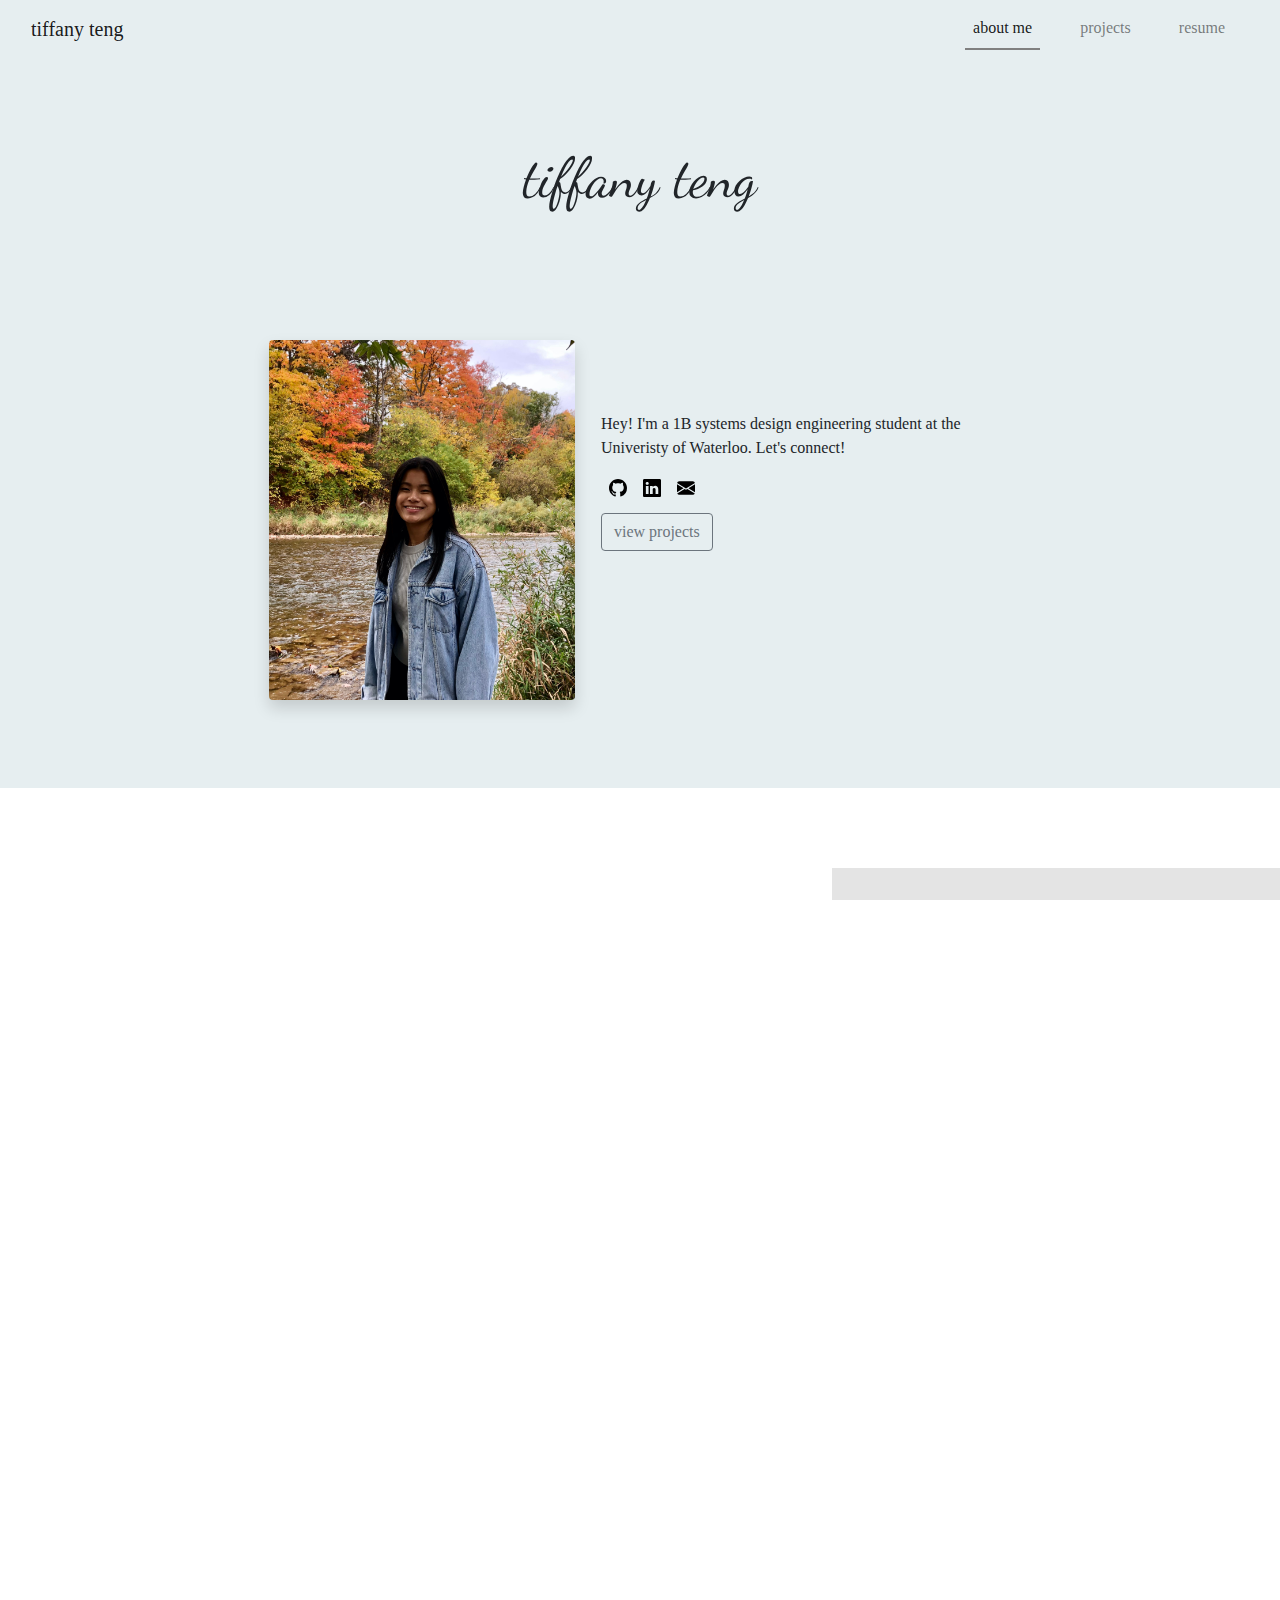
==== index.html @ cc48b55b "created" ====
<!doctype html>
<html lang="en">
  <head>
    <!-- Required meta tags -->
    <meta charset="utf-8">
    <meta name="viewport" content="width=device-width, initial-scale=1">

    <!-- Bootstrap CSS -->
    <link rel="stylesheet" href="https://stackpath.bootstrapcdn.com/bootstrap/4.3.1/css/bootstrap.min.css" integrity="sha384-ggOyR0iXCbMQv3Xipma34MD+dH/1fQ784/j6cY/iJTQUOhcWr7x9JvoRxT2MZw1T" crossorigin="anonymous">
    <link rel="stylesheet" href="styles.css" />
   
   
    <!--<link rel="stylesheet" href="bootstrap/css/bootstrap.min.css">-->

    <title>tiffany teng</title>
    <!-- nav bar -->
    <nav class="navbar navbar-expand-lg fixed-top navbar-light bg-colour"> <!--or bg-light instead of bg-colour to make the nav bar a diff colour-->
      <div class="container-fluid">
        <a class="navbar-brand" href="index.html">tiffany teng</a>
        <button class="navbar-toggler" type="button" data-bs-toggle="collapse" data-bs-target="#navbarNav" aria-controls="navbarNav" aria-expanded="false" aria-label="Toggle navigation">
          <span class="navbar-toggler-icon"></span>
        </button>
        <div class="collapse navbar-collapse" id="navbarNav">
          <ul class="navbar-nav">
            <li class="nav-item">
              <a class="nav-link active" aria-current="page" href="index.html">about me</a>
            </li>
            <li class="nav-item">
              <a class="nav-link" href="projects-movegreen.html">projects</a>
            </li>
            <li class="nav-item">
              <a class="nav-link" href="#">resume</a>
            </li>
          </ul>
        </div>
      </div>
    </nav>
   
  </head>


  <body>
    <div class="main-background bg-colour">  
      <div id="heading">tiffany teng</div>
      <div class="description-container d-flex">
        <img  class="img-fluid rounded shadow" id="home-pic" src="photos/about_me.jpg">
        
        <div class="des-connect">
          <div class=""id="my-description">Hey! I'm a 1B systems design engineering student at the Univeristy of Waterloo. Let's connect!</div>
          
          <div class="d-flex socials">
             <a class="nav-link social-icon" target="_blank" href="https://github.com/tiffanyteng1"><svg xmlns="http://www.w3.org/2000/svg" width="18" height="18" fill="currentColor" class="bi bi-github" viewBox="0 0 16 16">
                <path d="M8 0C3.58 0 0 3.58 0 8c0 3.54 2.29 6.53 5.47 7.59.4.07.55-.17.55-.38 0-.19-.01-.82-.01-1.49-2.01.37-2.53-.49-2.69-.94-.09-.23-.48-.94-.82-1.13-.28-.15-.68-.52-.01-.53.63-.01 1.08.58 1.23.82.72 1.21 1.87.87 2.33.66.07-.52.28-.87.51-1.07-1.78-.2-3.64-.89-3.64-3.95 0-.87.31-1.59.82-2.15-.08-.2-.36-1.02.08-2.12 0 0 .67-.21 2.2.82.64-.18 1.32-.27 2-.27.68 0 1.36.09 2 .27 1.53-1.04 2.2-.82 2.2-.82.44 1.1.16 1.92.08 2.12.51.56.82 1.27.82 2.15 0 3.07-1.87 3.75-3.65 3.95.29.25.54.73.54 1.48 0 1.07-.01 1.93-.01 2.2 0 .21.15.46.55.38A8.012 8.012 0 0 0 16 8c0-4.42-3.58-8-8-8z"/>
              </svg></a>
              <a class="nav-link social-icon" target="_blank" href="www.linkedin.com/in/tiffany--teng"><svg xmlns="http://www.w3.org/2000/svg" width="18" height="18" fill="currentColor" class="bi bi-linkedin" viewBox="0 0 16 16">
                <path d="M0 1.146C0 .513.526 0 1.175 0h13.65C15.474 0 16 .513 16 1.146v13.708c0 .633-.526 1.146-1.175 1.146H1.175C.526 16 0 15.487 0 14.854V1.146zm4.943 12.248V6.169H2.542v7.225h2.401zm-1.2-8.212c.837 0 1.358-.554 1.358-1.248-.015-.709-.52-1.248-1.342-1.248-.822 0-1.359.54-1.359 1.248 0 .694.521 1.248 1.327 1.248h.016zm4.908 8.212V9.359c0-.216.016-.432.08-.586.173-.431.568-.878 1.232-.878.869 0 1.216.662 1.216 1.634v3.865h2.401V9.25c0-2.22-1.184-3.252-2.764-3.252-1.274 0-1.845.7-2.165 1.193v.025h-.016a5.54 5.54 0 0 1 .016-.025V6.169h-2.4c.03.678 0 7.225 0 7.225h2.4z"/>
              </svg></a>
              <a class="nav-link social-icon" target= "_blank" href="mailto: tiffany.teng@uwaterloo.ca"><svg xmlns="http://www.w3.org/2000/svg" width="18" height="18" fill="currentColor" class="bi bi-envelope-fill" viewBox="0 0 16 16">
                <path d="M.05 3.555A2 2 0 0 1 2 2h12a2 2 0 0 1 1.95 1.555L8 8.414.05 3.555zM0 4.697v7.104l5.803-3.558L0 4.697zM6.761 8.83l-6.57 4.027A2 2 0 0 0 2 14h12a2 2 0 0 0 1.808-1.144l-6.57-4.027L8 9.586l-1.239-.757zm3.436-.586L16 11.801V4.697l-5.803 3.546z"/>
              </svg></a>
          </div>

          <a class="btn btn-outline-secondary" href="projects-movegreen.html">view projects</a>
        </div>
      </div>
   </div>
 

   <div class="d-flex justify-content-end">
      <div class="main-rec bg-colour-3"></div>
    </div>
    <div class="gallery">
    <h1 class="gallery-title">gallery</h1>
    <div class="d-flex">
      <figure class="ecuador-section">
        
        <img class="img-fluid gallery-pic-size rounded shadow" src="photos/gallery-ecuador.JPG" alt="ecuador trip">
    
        <figcaption class="ecuador-des"><i>Quito, Ecuador</i></figcaption>
        <a href="ecuador-gallery.html">learn more</a>
      </figure>
    </div>
    </div>
     
   

    <!-- Option 1: Bootstrap Bundle with Popper -->
  <script src="https://cdn.jsdelivr.net/npm/bootstrap@5.0.0-beta2/dist/js/bootstrap.bundle.min.js" integrity="sha384-b5kHyXgcpbZJO/tY9Ul7kGkf1S0CWuKcCD38l8YkeH8z8QjE0GmW1gYU5S9FOnJ0" crossorigin="anonymous"></script>

    <!-- Option 2: Separate Popper and Bootstrap JS -->
    <!--
    <script src="https://cdn.jsdelivr.net/npm/@popperjs/core@2.6.0/dist/umd/popper.min.js" integrity="sha384-KsvD1yqQ1/1+IA7gi3P0tyJcT3vR+NdBTt13hSJ2lnve8agRGXTTyNaBYmCR/Nwi" crossorigin="anonymous"></script>
    <script src="https://cdn.jsdelivr.net/npm/bootstrap@5.0.0-beta2/dist/js/bootstrap.min.js" integrity="sha384-nsg8ua9HAw1y0W1btsyWgBklPnCUAFLuTMS2G72MMONqmOymq585AcH49TLBQObG" crossorigin="anonymous"></script>
    -->
  </body>
</html>
---- styles.css ----
@import url('https://fonts.googleapis.com/css2?family=Dancing+Script&display=swap');
html, body{
    font-size: 16px;
    font-family: 'Times New Roman', Times, serif;/*why can't i just put this here*/
    width: 100%;
    height: 100%;
    min-height: 100%;
    overflow-x:hidden ;

}

footer{
    position: fixed;
    width: 100%;
    height: 13px;
    background:white;
    bottom: 0px;
    left: 0px;
    right: 0px;
    margin-bottom: 0px;
}
a{
    color: black;
}
a:hover{

    color: grey;
}

/*navigation bar */




#heading{
    font-size: 3.5rem;
    display: block;
    text-align: center;
    padding-top: 8.5rem;
    padding-bottom: 3.5rem;
    font-family: 'Dancing Script', cursive;
    /* need to import a font*/
}
.active{
    border-bottom: 2px solid grey;
    color: grey;
}
.navbar-collapse{
    flex-grow: 0;
}
.nav-item{
    padding-left: 1em;
    padding-right: 1em;
}
.social-icon{
    padding-left: 0.5rem;
    padding-right: 0.5rem;
}
.socials{
    margin: 0.4rem 0;
}
.bg-colour{
    background: #E6EEF0 ;
}
.bg-colour-1{
    background:transparent;
}
.bg-colour-2{
    background: #F0EAE6;
}
.bg-colour-3{
    background: #E4E4E4;
}

/*end of nav bar styles*/

/*home*/
.main-background {
    display: inline-block;
    text-align: center;
    width : 100%;
    font-family: 'Times New Roman', Times, serif;
  
}
.description-container{
    margin: 2rem 5rem;
    padding-top: 2rem;
    padding-bottom: 3.5rem;
    justify-content: center;
}
.des-connect{
    margin: 8vh 2vw;
    text-align: left;
    
}
#my-description{
    width: 30vw;
    
}
.main-rec{
    margin-top: 5rem;
    height: 70vh;
    width: 35vw;
}
#home-pic{
    max-width: 60vw;
    max-height: 40vh;
}
.gallery-title{
    transform: translateX(55vw);

    padding-bottom: 3rem;
    font-size: 2.5rem;
}
.gallery{
    transform: translateY(-40vh);
}
.gallery-pic-size{
    max-width: 60vw;
    max-height: 40vh;
    margin-left: 2vw;
    margin-top: 2vh;
}
.ecuador-section{
    text-align: right;
    font-size: 0.85em;
}
.ecuador-des{
    margin: 0; 
}
.gallery-ecuador{
    width: 35vw;
}

/*gallery*/
.gallery-box{
    background: #F0EAE6;
    width: 50vw;
    height: 85vh;

}
.gallery-des{
    padding-top: 10vh;
}
.container-1{
    padding: 0;
    float: right;
}
.photos-container{
    transform: translateY(-70vh);
    text-align: center;
}
#dates{
    font-size: 0.83rem;
}

.photos-adjust{
    margin-top: 5rem;
    width: 70vw;
}
.description-adjust{
    margin-left: 25%;
    margin-right: 25%;
}

/*projects*/
#projects-header{
    padding-top: 12rem;
    padding-bottom: 12rem;
}
.projects-nav{
    justify-content: center;
    padding: 3rem;
}
.padding-extra{
    padding: .5rem 3rem ;
}
.section{
    padding-top: 5rem;
    padding-bottom: 5rem;
}

.subsection-1{
    margin: 8% 0 8% 15%;
    width: 45vw;
    
}

/*movegreen*/
.subsection-2{
    margin: 20% 0 20% 2vw;

}
.extra-margin{
    margin-left: 10vw;
    
}
#movegreen-des{
    width: 80%;
}
.mg-screen-adjust{
    max-width: 20vw;
    padding: 0 5px;
}
.mg-rec{
    width: 45vw;
    height: 150vh;
}
.shift-left{
    transform: translateX(-10vw);
}
/*ewb*/
.subsection-3{
    width: 50%;
    margin: 8% 15vw 20% 5vw;
}
.ewb-rec{
    width: 30%;
    height: 80vh;
    transform:translateY(-10vh);

}
.subsection-4{
    width: 30vw;
    margin: 8% 5vw 20% 10vw;
    
}
#ewb-pic{
    max-width: 50vw;
    max-height: 30vh;

}
.move-up{
    transform: translate(8vw, -40vh);
}

/*ufinance*/
#ufinance-photo{
    max-width: 50vw;
    max-height: 30vh;
    transform: translateX(-20vw);
    margin: 1rem 0;
}
.ufinance-rec{
    width: 40vw;
    height: 70vh;
    
}
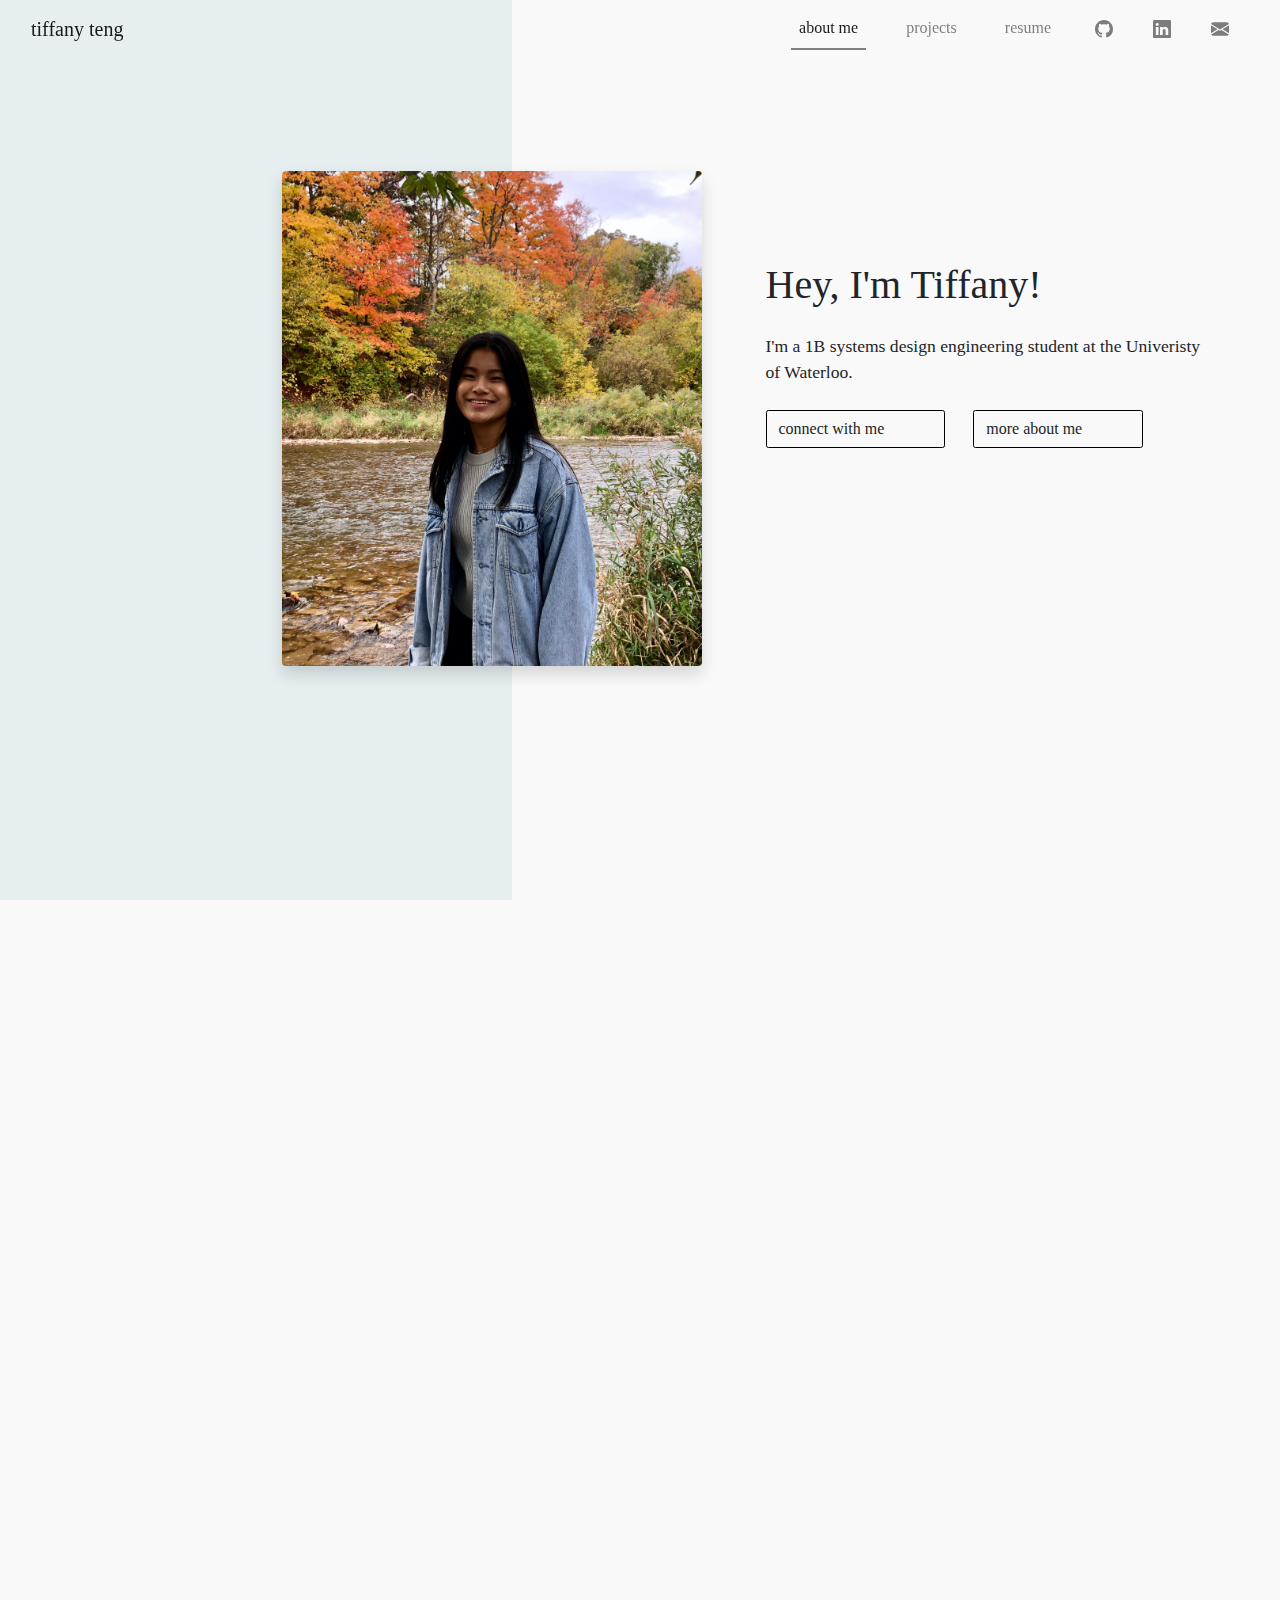
==== commit 45691339: "refactored pages" ====
--- a/index.html
+++ b/index.html
@@ -14,7 +14,7 @@
 
     <title>tiffany teng</title>
     <!-- nav bar -->
-    <nav class="navbar navbar-expand-lg fixed-top navbar-light bg-colour"> <!--or bg-light instead of bg-colour to make the nav bar a diff colour-->
+    <nav class="navbar navbar-expand-lg fixed-top navbar-light bg-colour-1"> <!--or bg-light instead of bg-colour to make the nav bar a diff colour-->
       <div class="container-fluid">
         <a class="navbar-brand" href="index.html">tiffany teng</a>
         <button class="navbar-toggler" type="button" data-bs-toggle="collapse" data-bs-target="#navbarNav" aria-controls="navbarNav" aria-expanded="false" aria-label="Toggle navigation">
@@ -31,56 +31,76 @@
             <li class="nav-item">
               <a class="nav-link" href="#">resume</a>
             </li>
+            <li class="nav-item social-icon">
+              <a class="nav-link" href="https://github.com/tiffanyteng1"><svg xmlns="http://www.w3.org/2000/svg" width="18" height="18" fill="currentColor" class="bi bi-github" viewBox="0 0 16 16">
+                  <path d="M8 0C3.58 0 0 3.58 0 8c0 3.54 2.29 6.53 5.47 7.59.4.07.55-.17.55-.38 0-.19-.01-.82-.01-1.49-2.01.37-2.53-.49-2.69-.94-.09-.23-.48-.94-.82-1.13-.28-.15-.68-.52-.01-.53.63-.01 1.08.58 1.23.82.72 1.21 1.87.87 2.33.66.07-.52.28-.87.51-1.07-1.78-.2-3.64-.89-3.64-3.95 0-.87.31-1.59.82-2.15-.08-.2-.36-1.02.08-2.12 0 0 .67-.21 2.2.82.64-.18 1.32-.27 2-.27.68 0 1.36.09 2 .27 1.53-1.04 2.2-.82 2.2-.82.44 1.1.16 1.92.08 2.12.51.56.82 1.27.82 2.15 0 3.07-1.87 3.75-3.65 3.95.29.25.54.73.54 1.48 0 1.07-.01 1.93-.01 2.2 0 .21.15.46.55.38A8.012 8.012 0 0 0 16 8c0-4.42-3.58-8-8-8z"/>
+                </svg></a>
+            </li>
+            <li class="nav-item social-icon">
+                <a class="nav-link" href="www.linkedin.com/in/tiffany--teng"><svg xmlns="http://www.w3.org/2000/svg" width="18" height="18" fill="currentColor" class="bi bi-linkedin" viewBox="0 0 16 16">
+                  <path d="M0 1.146C0 .513.526 0 1.175 0h13.65C15.474 0 16 .513 16 1.146v13.708c0 .633-.526 1.146-1.175 1.146H1.175C.526 16 0 15.487 0 14.854V1.146zm4.943 12.248V6.169H2.542v7.225h2.401zm-1.2-8.212c.837 0 1.358-.554 1.358-1.248-.015-.709-.52-1.248-1.342-1.248-.822 0-1.359.54-1.359 1.248 0 .694.521 1.248 1.327 1.248h.016zm4.908 8.212V9.359c0-.216.016-.432.08-.586.173-.431.568-.878 1.232-.878.869 0 1.216.662 1.216 1.634v3.865h2.401V9.25c0-2.22-1.184-3.252-2.764-3.252-1.274 0-1.845.7-2.165 1.193v.025h-.016a5.54 5.54 0 0 1 .016-.025V6.169h-2.4c.03.678 0 7.225 0 7.225h2.4z"/>
+                </svg></a>
+            </li>
+            <li class="nav-item social-icon">
+                <a class="nav-link" href="mailto: tiffany.teng@uwaterloo.ca"><svg xmlns="http://www.w3.org/2000/svg" width="18" height="18" fill="currentColor" class="bi bi-envelope-fill" viewBox="0 0 16 16">
+                  <path d="M.05 3.555A2 2 0 0 1 2 2h12a2 2 0 0 1 1.95 1.555L8 8.414.05 3.555zM0 4.697v7.104l5.803-3.558L0 4.697zM6.761 8.83l-6.57 4.027A2 2 0 0 0 2 14h12a2 2 0 0 0 1.808-1.144l-6.57-4.027L8 9.586l-1.239-.757zm3.436-.586L16 11.801V4.697l-5.803 3.546z"/>
+                </svg></a>
+            </li>
           </ul>
         </div>
       </div>
     </nav>
-   
+  
+
   </head>
 
 
   <body>
-    <div class="main-background bg-colour">  
-      <div id="heading">tiffany teng</div>
-      <div class="description-container d-flex">
-        <img  class="img-fluid rounded shadow" id="home-pic" src="photos/about_me.jpg">
+    <div class="main-background position-relative">  
+      <div class="bg-colour front-rec position-absolute"></div>
+      <div class="description-container d-flex position-absolute">
+        <img class="img-fluid shadow rounded"  src="photos/about_me.jpg">
+        <div class="des-connect">
+          <h1>Hey, I'm Tiffany!</h1>
+          <p> I'm a 1B systems design engineering student at the Univeristy of Waterloo. </p>
         
-        <div class="des-connect">
-          <div class=""id="my-description">Hey! I'm a 1B systems design engineering student at the Univeristy of Waterloo. Let's connect!</div>
-          
-          <div class="d-flex socials">
-             <a class="nav-link social-icon" target="_blank" href="https://github.com/tiffanyteng1"><svg xmlns="http://www.w3.org/2000/svg" width="18" height="18" fill="currentColor" class="bi bi-github" viewBox="0 0 16 16">
-                <path d="M8 0C3.58 0 0 3.58 0 8c0 3.54 2.29 6.53 5.47 7.59.4.07.55-.17.55-.38 0-.19-.01-.82-.01-1.49-2.01.37-2.53-.49-2.69-.94-.09-.23-.48-.94-.82-1.13-.28-.15-.68-.52-.01-.53.63-.01 1.08.58 1.23.82.72 1.21 1.87.87 2.33.66.07-.52.28-.87.51-1.07-1.78-.2-3.64-.89-3.64-3.95 0-.87.31-1.59.82-2.15-.08-.2-.36-1.02.08-2.12 0 0 .67-.21 2.2.82.64-.18 1.32-.27 2-.27.68 0 1.36.09 2 .27 1.53-1.04 2.2-.82 2.2-.82.44 1.1.16 1.92.08 2.12.51.56.82 1.27.82 2.15 0 3.07-1.87 3.75-3.65 3.95.29.25.54.73.54 1.48 0 1.07-.01 1.93-.01 2.2 0 .21.15.46.55.38A8.012 8.012 0 0 0 16 8c0-4.42-3.58-8-8-8z"/>
-              </svg></a>
-              <a class="nav-link social-icon" target="_blank" href="www.linkedin.com/in/tiffany--teng"><svg xmlns="http://www.w3.org/2000/svg" width="18" height="18" fill="currentColor" class="bi bi-linkedin" viewBox="0 0 16 16">
-                <path d="M0 1.146C0 .513.526 0 1.175 0h13.65C15.474 0 16 .513 16 1.146v13.708c0 .633-.526 1.146-1.175 1.146H1.175C.526 16 0 15.487 0 14.854V1.146zm4.943 12.248V6.169H2.542v7.225h2.401zm-1.2-8.212c.837 0 1.358-.554 1.358-1.248-.015-.709-.52-1.248-1.342-1.248-.822 0-1.359.54-1.359 1.248 0 .694.521 1.248 1.327 1.248h.016zm4.908 8.212V9.359c0-.216.016-.432.08-.586.173-.431.568-.878 1.232-.878.869 0 1.216.662 1.216 1.634v3.865h2.401V9.25c0-2.22-1.184-3.252-2.764-3.252-1.274 0-1.845.7-2.165 1.193v.025h-.016a5.54 5.54 0 0 1 .016-.025V6.169h-2.4c.03.678 0 7.225 0 7.225h2.4z"/>
-              </svg></a>
-              <a class="nav-link social-icon" target= "_blank" href="mailto: tiffany.teng@uwaterloo.ca"><svg xmlns="http://www.w3.org/2000/svg" width="18" height="18" fill="currentColor" class="bi bi-envelope-fill" viewBox="0 0 16 16">
-                <path d="M.05 3.555A2 2 0 0 1 2 2h12a2 2 0 0 1 1.95 1.555L8 8.414.05 3.555zM0 4.697v7.104l5.803-3.558L0 4.697zM6.761 8.83l-6.57 4.027A2 2 0 0 0 2 14h12a2 2 0 0 0 1.808-1.144l-6.57-4.027L8 9.586l-1.239-.757zm3.436-.586L16 11.801V4.697l-5.803 3.546z"/>
-              </svg></a>
-          </div>
-
-          <a class="btn btn-outline-secondary" href="projects-movegreen.html">view projects</a>
+          <a class="btn btn-outline" target="_blank" href="www.linkedin.com/in/tiffany--teng">connect with me   </a>
+          <a class="btn btn-outline"  href="">more about me   </a>
         </div>
       </div>
    </div>
- 
-
-   <div class="d-flex justify-content-end">
-      <div class="main-rec bg-colour-3"></div>
+   <div class="position-relative margin-top">
+   <div class="position-absolute right">
+      <div class="main-rec bg-colour-3 float-end"></div>
     </div>
-    <div class="gallery">
-    <h1 class="gallery-title">gallery</h1>
-    <div class="d-flex">
-      <figure class="ecuador-section">
-        
-        <img class="img-fluid gallery-pic-size rounded shadow" src="photos/gallery-ecuador.JPG" alt="ecuador trip">
-    
-        <figcaption class="ecuador-des"><i>Quito, Ecuador</i></figcaption>
-        <a href="ecuador-gallery.html">learn more</a>
-      </figure>
-    </div>
-    </div>
+    <!-- add reponsive screens to make stack for phones screens-->
+    <div class="gallery position-absolute text-end ">
+      <h1 id="aboutme">about me</h1>
+      <p class="about-me-description">Some of my favourite things to do are travelling, snowboarding, taking pictures and hanging with my friends. Here are a couple places I visited and feel free to checkout more about my Ecuador Service Trip! </p>
+      <div class="d-flex">
+        <figure class="ecuador-section">
+          <img class="img-fluid gallery-pic rounded shadow" src="photos/banos.JPG" alt="ecuador trip">
+          <figcaption><i>Banos, Ecuador</i></figcaption>
+          <figcaption><i>mar, 2019</i></figcaption>
+         <a href="ecuador-gallery.html">learn more</a>
+       </figure>
+     </div>
+     <div class="pei d-flex justify-content-end">
+      <figure class="pei-section">
+        <img class="img-fluid gallery-pic rounded shadow" src="photos/IMG_5889.jpg" alt="p.e.i. trip">
+        <figcaption><i>East Point, P.E.I.</i></figcaption>
+        <figcaption><i>aug, 2019</i></figcaption>
+     </figure>
+   </div>
+     <div class="snowboarding d-flex ">
+      <figure class="snowboarding-section">
+        <img class="img-fluid gallery-pic rounded shadow" src="photos/snowboarding.JPG" alt="snowboarding">
+        <figcaption ><i>Georgian Peaks, Ontario</i></figcaption>
+        <figcaption ><i>feb, 2019</i></figcaption>
+     </figure>
+   </div>
+  </div>
+</div>
      
    
 
--- a/styles.css
+++ b/styles.css
@@ -1,35 +1,22 @@
 @import url('https://fonts.googleapis.com/css2?family=Dancing+Script&display=swap');
-html, body{
+
+html, body, head{
     font-size: 16px;
     font-family: 'Times New Roman', Times, serif;/*why can't i just put this here*/
     width: 100%;
     height: 100%;
-    min-height: 100%;
     overflow-x:hidden ;
-
-}
-
-footer{
-    position: fixed;
-    width: 100%;
-    height: 13px;
-    background:white;
-    bottom: 0px;
-    left: 0px;
-    right: 0px;
-    margin-bottom: 0px;
-}
+    background-color: #f9f9f9;
+}
+
 a{
     color: black;
 }
 a:hover{
-
     color: grey;
 }
 
 /*navigation bar */
-
-
 
 
 #heading{
@@ -53,11 +40,11 @@
     padding-right: 1em;
 }
 .social-icon{
-    padding-left: 0.5rem;
-    padding-right: 0.5rem;
+    padding-left: 0.75rem;
+    padding-right: 0.75rem;
 }
 .socials{
-    margin: 0.4rem 0;
+    margin: 1rem 0;
 }
 .bg-colour{
     background: #E6EEF0 ;
@@ -72,95 +59,155 @@
     background: #E4E4E4;
 }
 
+/*main section*/
+.main-background {
+    text-align: center;
+    height: inherit;
+    width: 100%;
+    
+  
+}
+.front-rec {
+    width: 40vw;
+    height: 100%;
+}
+.main-background p{
+    width: 35vw;
+}
+.description-container{
+  
+    margin: 5vh 0 8vh 5vw;
+    padding: 14vh 7vw;
+    justify-content: center;
+}
+.description-container img{
+   
+    margin-left: 10vw;
+    max-width: 70vw;
+    max-height: 55vh;
+}
+.des-connect{
+    margin: 10vh 4vw;
+    text-align: left;
+    
+}
+.des-connect h1{
+    margin-left: 0.75rem;
+    margin-bottom: 1.5rem;
+}
+.des-connect p{
+    font-size: 1.1rem; 
+    margin: 1.5rem 0 1.5rem 0.75rem;
+ 
+}
+.des-connect .btn {
+    margin: 0 0.75rem;
+    
+}
+.btn-outline {
+   border-radius: 0.15rem;
+    border-color: black;
+    padding-right: 3.75rem;
+}
+.btn-outline:hover{
+    background-color: black;
+    color: white;
+}
+
+/*end of main section*/
+
 /*end of nav bar styles*/
 
 /*home*/
-.main-background {
-    display: inline-block;
+.margin-top{
+    margin-top: 8rem;
+}
+
+.main-rec{
+    height: 100vh;
+    width: 35vw;
+}
+
+.gallery h1{
+    padding: 4rem 0 2rem 0;
+    margin-top: 2rem;
+    font-size: 3rem;
+    transform: translateX(60vw);
+    transition-duration: 2s;
+}
+.gallery{
+    flex-shrink: 1;
+}
+.right {
+    top: 0;
+    right: 0;
+}
+.gallery figure {
+    text-align: right;
+    font-size: 1rem;
+    margin-top: 2rem;
+    margin-bottom: 2rem;
+}
+.gallery figcaption{
+    margin-top: 0.15rem;
+}
+.gallery-pic {
+    max-width: 70vw;
+    max-height: 50vh;
+    margin-left: 5vw;
+  
+}
+.about-me-description{
+    width: 40%;
     text-align: center;
-    width : 100%;
-    font-family: 'Times New Roman', Times, serif;
-  
-}
-.description-container{
-    margin: 2rem 5rem;
-    padding-top: 2rem;
-    padding-bottom: 3.5rem;
-    justify-content: center;
-}
-.des-connect{
-    margin: 8vh 2vw;
-    text-align: left;
-    
-}
-#my-description{
-    width: 30vw;
-    
-}
-.main-rec{
-    margin-top: 5rem;
-    height: 70vh;
-    width: 35vw;
-}
-#home-pic{
-    max-width: 60vw;
-    max-height: 40vh;
-}
-.gallery-title{
-    transform: translateX(55vw);
-
-    padding-bottom: 3rem;
-    font-size: 2.5rem;
-}
-.gallery{
-    transform: translateY(-40vh);
-}
-.gallery-pic-size{
-    max-width: 60vw;
-    max-height: 40vh;
-    margin-left: 2vw;
-    margin-top: 2vh;
-}
-.ecuador-section{
-    text-align: right;
-    font-size: 0.85em;
-}
-.ecuador-des{
-    margin: 0; 
-}
-.gallery-ecuador{
-    width: 35vw;
-}
-
-/*gallery*/
+    transform: translateX(50vw);
+    
+}
+.ecuador-section {
+    transform: translateY(15vh);
+}
+.pei figure {
+    float: right;
+    transform: translate(13vw, -20vh);
+    height: 60vh;
+}
+
+.snowboarding figure{
+  transform: translate(10vw, -40vh)
+    
+}
+
+/*ecuador-gallery*/
 .gallery-box{
-    background: #F0EAE6;
-    width: 50vw;
+    width: 45vw;
     height: 85vh;
 
-}
-.gallery-des{
-    padding-top: 10vh;
 }
 .container-1{
     padding: 0;
     float: right;
 }
+.photos-container h1 {
+    font-size: 3rem;
+}
 .photos-container{
-    transform: translateY(-70vh);
+  
+    flex-direction: column;
     text-align: center;
 }
-#dates{
-    font-size: 0.83rem;
+#date{
+    font-size: 1.25rem;
 }
 
 .photos-adjust{
     margin-top: 5rem;
-    width: 70vw;
+    margin-bottom: 1rem;
+    max-width: 45vw;
+ 
 }
 .description-adjust{
-    margin-left: 25%;
-    margin-right: 25%;
+    margin-left: 13%;
+    margin-right: 13%;
 }
 
 /*projects*/
@@ -185,64 +232,83 @@
     width: 45vw;
     
 }
+.subsection-1 p { /* make this a standard where there are buttons?*/
+    margin: 1.5rem 0;
+}
 
 /*movegreen*/
 .subsection-2{
-    margin: 20% 0 20% 2vw;
+    margin: 15vh 0 20vh 2vw;
 
 }
 .extra-margin{
-    margin-left: 10vw;
+    margin-left: 7vw;
     
 }
 #movegreen-des{
-    width: 80%;
-}
-.mg-screen-adjust{
-    max-width: 20vw;
+    width: 70%;
+}
+.mg-pic-adjust{
+    max-width: 15vw;
+    max-height: 45vh;
     padding: 0 5px;
 }
 .mg-rec{
-    width: 45vw;
-    height: 150vh;
+    width: 35vw;
+    height: 170vh;
 }
 .shift-left{
-    transform: translateX(-10vw);
-}
+    transform: translateX(-8vw);
+}
+#demo{
+    margin-top: 10vh;
+}
+
+
 /*ewb*/
-.subsection-3{
-    width: 50%;
-    margin: 8% 15vw 20% 5vw;
-}
+
 .ewb-rec{
-    width: 30%;
+    width: 30vw;
     height: 80vh;
-    transform:translateY(-10vh);
-
-}
-.subsection-4{
+
+}
+.subsection {
+    margin-top: 7rem;
+}
+
+.ewb-description{
+    width: 35%;
+    margin: 5rem 0.5rem;
+    transform: translateX(15vw);
+    
+}
+
+#ewb-pic{
+    margin: 2rem 1rem;
+    max-width: 40vw;
+    max-height: 50vh;
+    transform: translateX(27vw)
+
+}
+
+/*ufinance*/
+.ufinance {
+    margin: 7rem;
+    flex-direction: column;
+}
+#ufinance-photo{
+    max-width: 30vw;
+    max-height: 40vh;
+    margin: 1rem 0;
+    transform: translateX(20vw);
+}
+.ufinance-description{
+    margin: 3rem;
+    width: 45%;
+    transform: translateX(26vw);
+}
+.ufinance-rec{
     width: 30vw;
-    margin: 8% 5vw 20% 10vw;
-    
-}
-#ewb-pic{
-    max-width: 50vw;
-    max-height: 30vh;
-
-}
-.move-up{
-    transform: translate(8vw, -40vh);
-}
-
-/*ufinance*/
-#ufinance-photo{
-    max-width: 50vw;
-    max-height: 30vh;
-    transform: translateX(-20vw);
-    margin: 1rem 0;
-}
-.ufinance-rec{
-    width: 40vw;
-    height: 70vh;
-    
-}
+    height: 90vh;
+    
+}
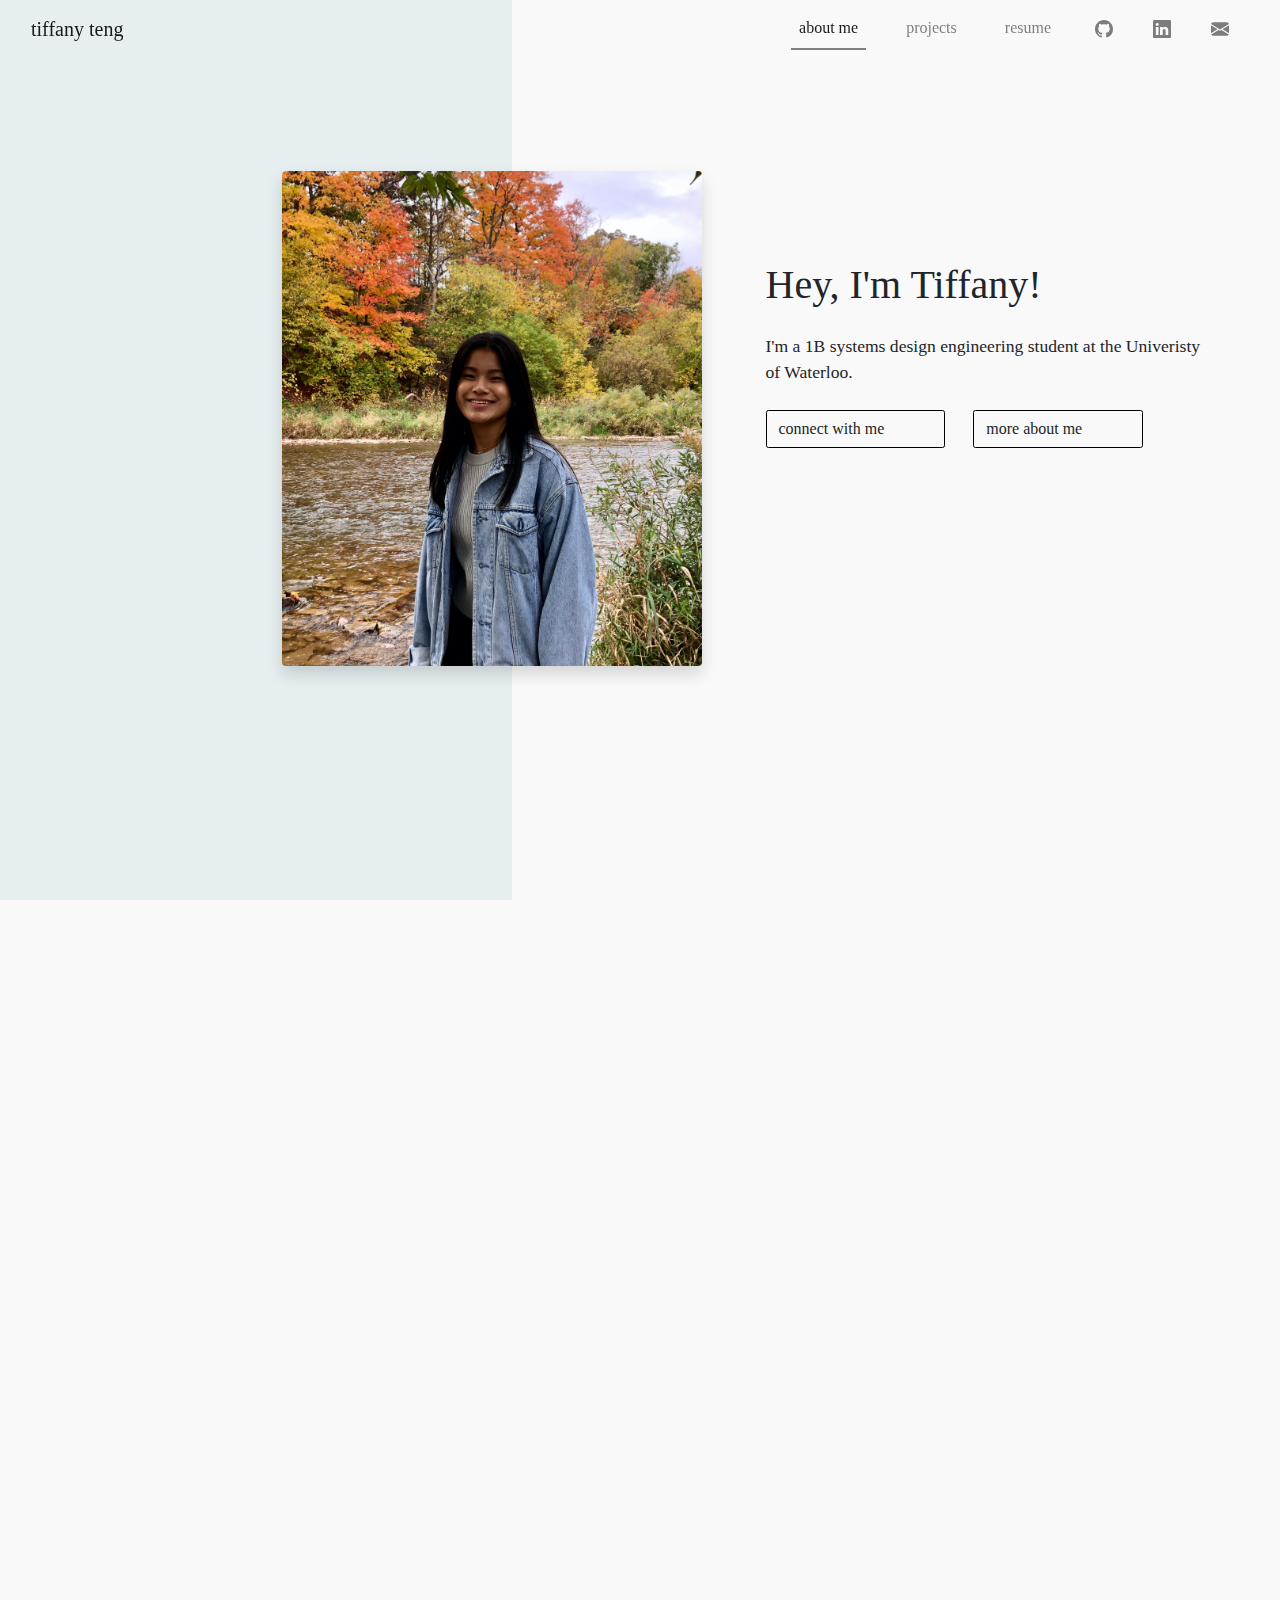
==== commit c46be9aa: "fixed banos img" ====
--- a/index.html
+++ b/index.html
@@ -79,7 +79,7 @@
       <p class="about-me-description">Some of my favourite things to do are travelling, snowboarding, taking pictures and hanging with my friends. Here are a couple places I visited and feel free to checkout more about my Ecuador Service Trip! </p>
       <div class="d-flex">
         <figure class="ecuador-section">
-          <img class="img-fluid gallery-pic rounded shadow" src="photos/banos.JPG" alt="ecuador trip">
+          <img class="img-fluid gallery-pic rounded shadow" src="photos/banos.jpg" alt="ecuador trip">
           <figcaption><i>Banos, Ecuador</i></figcaption>
           <figcaption><i>mar, 2019</i></figcaption>
          <a href="ecuador-gallery.html">learn more</a>
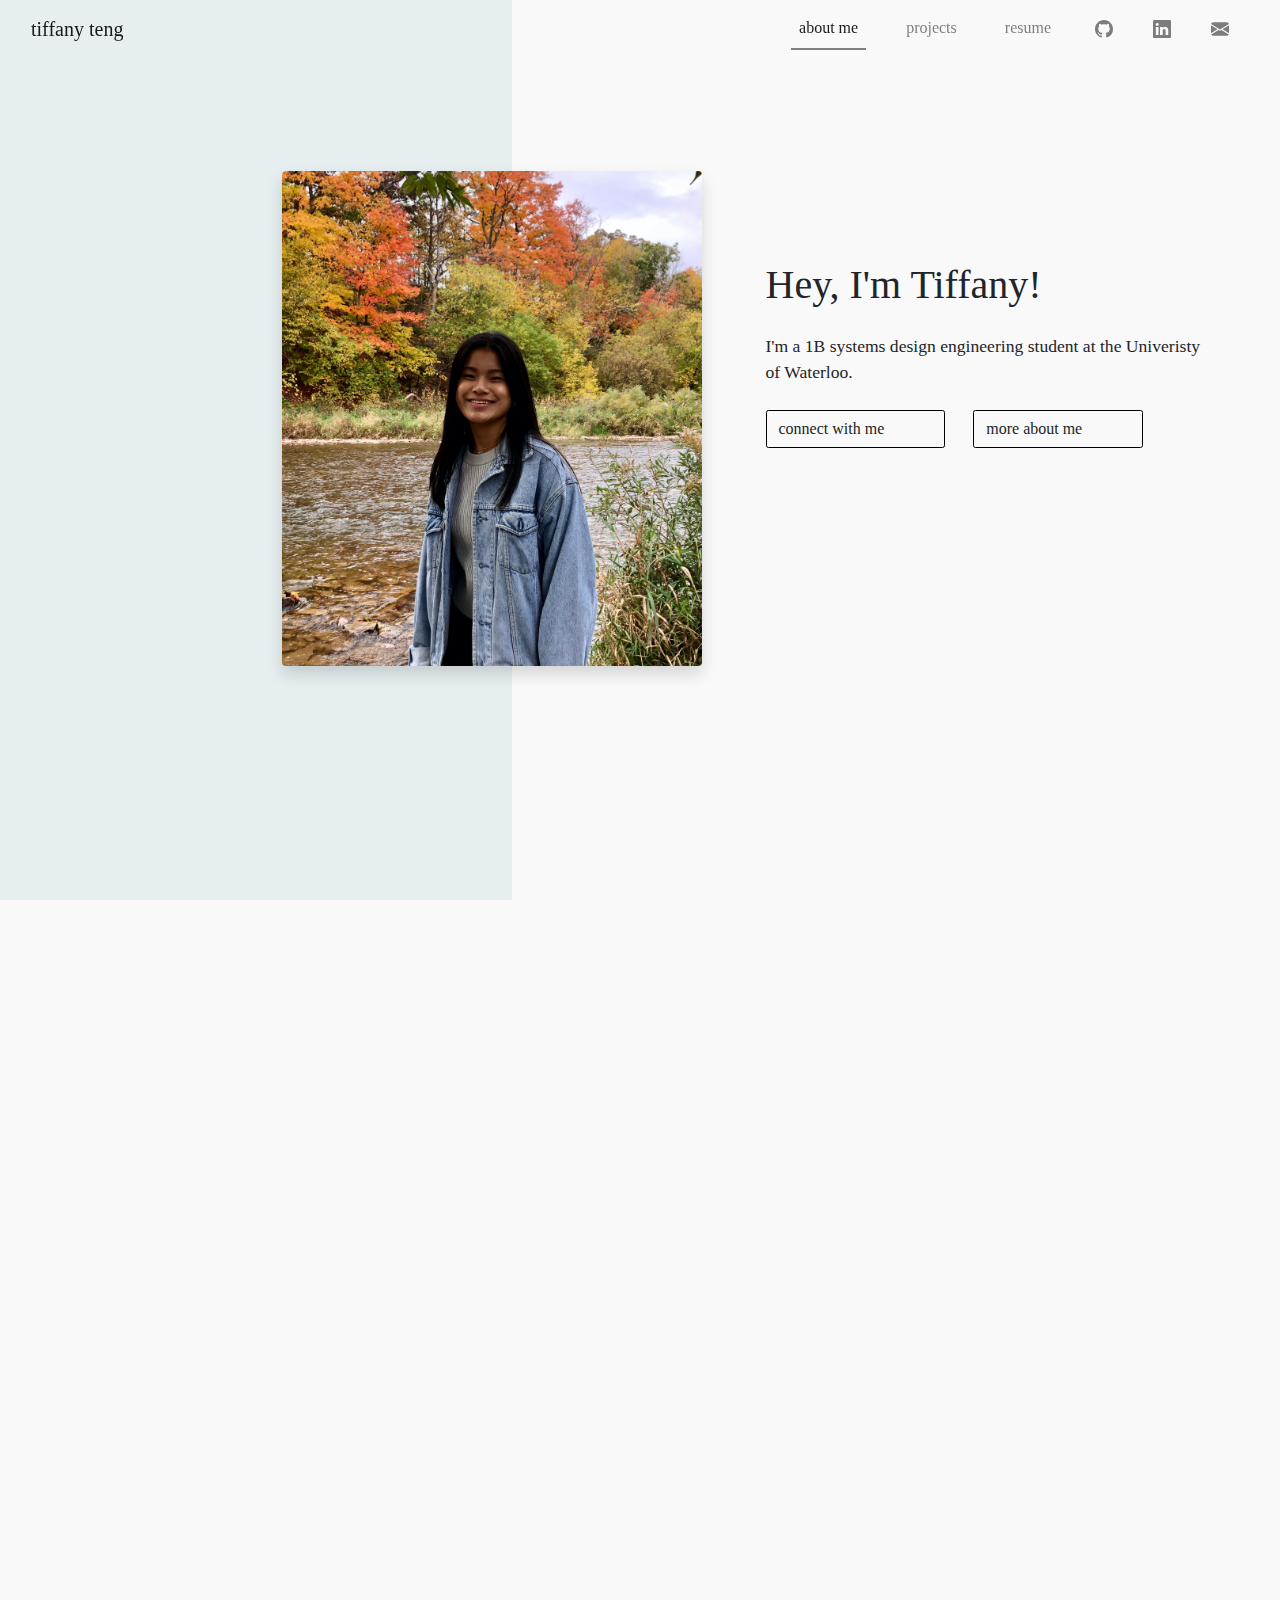
==== commit 94b5c0e4: "added project section on main page" ====
--- a/index.html
+++ b/index.html
@@ -26,7 +26,7 @@
               <a class="nav-link active" aria-current="page" href="index.html">about me</a>
             </li>
             <li class="nav-item">
-              <a class="nav-link" href="projects-movegreen.html">projects</a>
+              <a class="nav-link" href="projects/blaze.html">projects</a>
             </li>
             <li class="nav-item">
               <a class="nav-link" href="#">resume</a>
@@ -65,17 +65,33 @@
           <p> I'm a 1B systems design engineering student at the Univeristy of Waterloo. </p>
         
           <a class="btn btn-outline" target="_blank" href="www.linkedin.com/in/tiffany--teng">connect with me   </a>
-          <a class="btn btn-outline"  href="">more about me   </a>
+          <a class="btn btn-outline"  href="#aboutme">more about me   </a>
         </div>
       </div>
    </div>
+   <div id="projects" class="projects-gallery">
+    <h1>projects</h1>
+    <div class="container">
+      <div class="row">
+        <div class="col-sm">
+          <a href="projects/blaze.html"><img class="img-fluid rounded shadow" src="photos/BLAZE.png" alt="Blaze project"></a>
+        </div>
+        <div class="col-sm">
+          <a href="projects/movegreen.html"><img class="img-fluid rounded shadow" src="photos/movegreen.png" alt="movegreen project"></a>
+        </div>
+        <div class="col-sm">
+          <a href="projects/ufinance.html"><img class="img-fluid rounded shadow" src="photos/ufinance.png" alt="ufinance project"></a>
+        </div>
+      </div>
+    </div>
+  </div>  
    <div class="position-relative margin-top">
    <div class="position-absolute right">
       <div class="main-rec bg-colour-3 float-end"></div>
     </div>
     <!-- add reponsive screens to make stack for phones screens-->
-    <div class="gallery position-absolute text-end ">
-      <h1 id="aboutme">about me</h1>
+    <div  id="aboutme" class="gallery position-absolute text-end ">
+      <h1>about me</h1>
       <p class="about-me-description">Some of my favourite things to do are travelling, snowboarding, taking pictures and hanging with my friends. Here are a couple places I visited and feel free to checkout more about my Ecuador Service Trip! </p>
       <div class="d-flex">
         <figure class="ecuador-section">
--- a/styles.css
+++ b/styles.css
@@ -122,7 +122,27 @@
 .margin-top{
     margin-top: 8rem;
 }
-
+#projects{
+    margin-top: 4rem;
+    margin-bottom: 4rem;;
+}
+.projects-gallery h1{
+    font-size: 3rem;
+    text-align: center;
+    padding: 5rem 0;
+    transform: translateX(-20vw);
+    transition-duration: 2s;
+
+}
+.projects-gallery .container {
+    padding-top: 2rem;
+    padding-bottom: 2rem;
+   margin-top: 4rem;
+   margin-bottom: 10rem;;
+}
+.projects-gallery img:hover{
+    transform: scale(1.05);
+}
 .main-rec{
     height: 100vh;
     width: 35vw;
@@ -160,7 +180,7 @@
 .about-me-description{
     width: 40%;
     text-align: center;
-    transform: translateX(50vw);
+    transform: translateX(45vw);
     
 }
 .ecuador-section {
@@ -168,16 +188,19 @@
 }
 .pei figure {
     float: right;
-    transform: translate(13vw, -20vh);
+    transform: translate(-9vw, -20vh);
     height: 60vh;
 }
 
 .snowboarding figure{
-  transform: translate(10vw, -40vh)
+  transform: translate(10vw, -40vh);
     
 }
 
 /*ecuador-gallery*/
+.ecuador{
+    transform: translateX(20vw);
+}
 .gallery-box{
     width: 45vw;
     height: 85vh;
@@ -191,7 +214,7 @@
     font-size: 3rem;
 }
 .photos-container{
-  
+    margin: 3rem 0;
     flex-direction: column;
     text-align: center;
 }
@@ -206,8 +229,9 @@
  
 }
 .description-adjust{
-    margin-left: 13%;
-    margin-right: 13%;
+   
+    margin-left: 20vw;
+    margin-right: 20vw;
 }
 
 /*projects*/
@@ -228,7 +252,7 @@
 }
 
 .subsection-1{
-    margin: 8% 0 8% 15%;
+    margin: 8% 0 8% 17%;
     width: 45vw;
     
 }
@@ -236,21 +260,23 @@
     margin: 1.5rem 0;
 }
 
-/*movegreen*/
+/*movegreen & blaze*/
 .subsection-2{
     margin: 15vh 0 20vh 2vw;
-
-}
+    padding-left: 8vw;
+
+}
+
 .extra-margin{
     margin-left: 7vw;
     
 }
-#movegreen-des{
-    width: 70%;
-}
-.mg-pic-adjust{
-    max-width: 15vw;
-    max-height: 45vh;
+.project-des{
+    width: 80%;
+}
+.phone-pic-adjust{
+    max-width: 25vw;
+    max-height: 55vh;
     padding: 0 5px;
 }
 .mg-rec{
@@ -262,7 +288,11 @@
 }
 #demo{
     margin-top: 10vh;
-}
+    flex-direction: column;
+    transform: none;
+
+}
+
 
 
 /*ewb*/
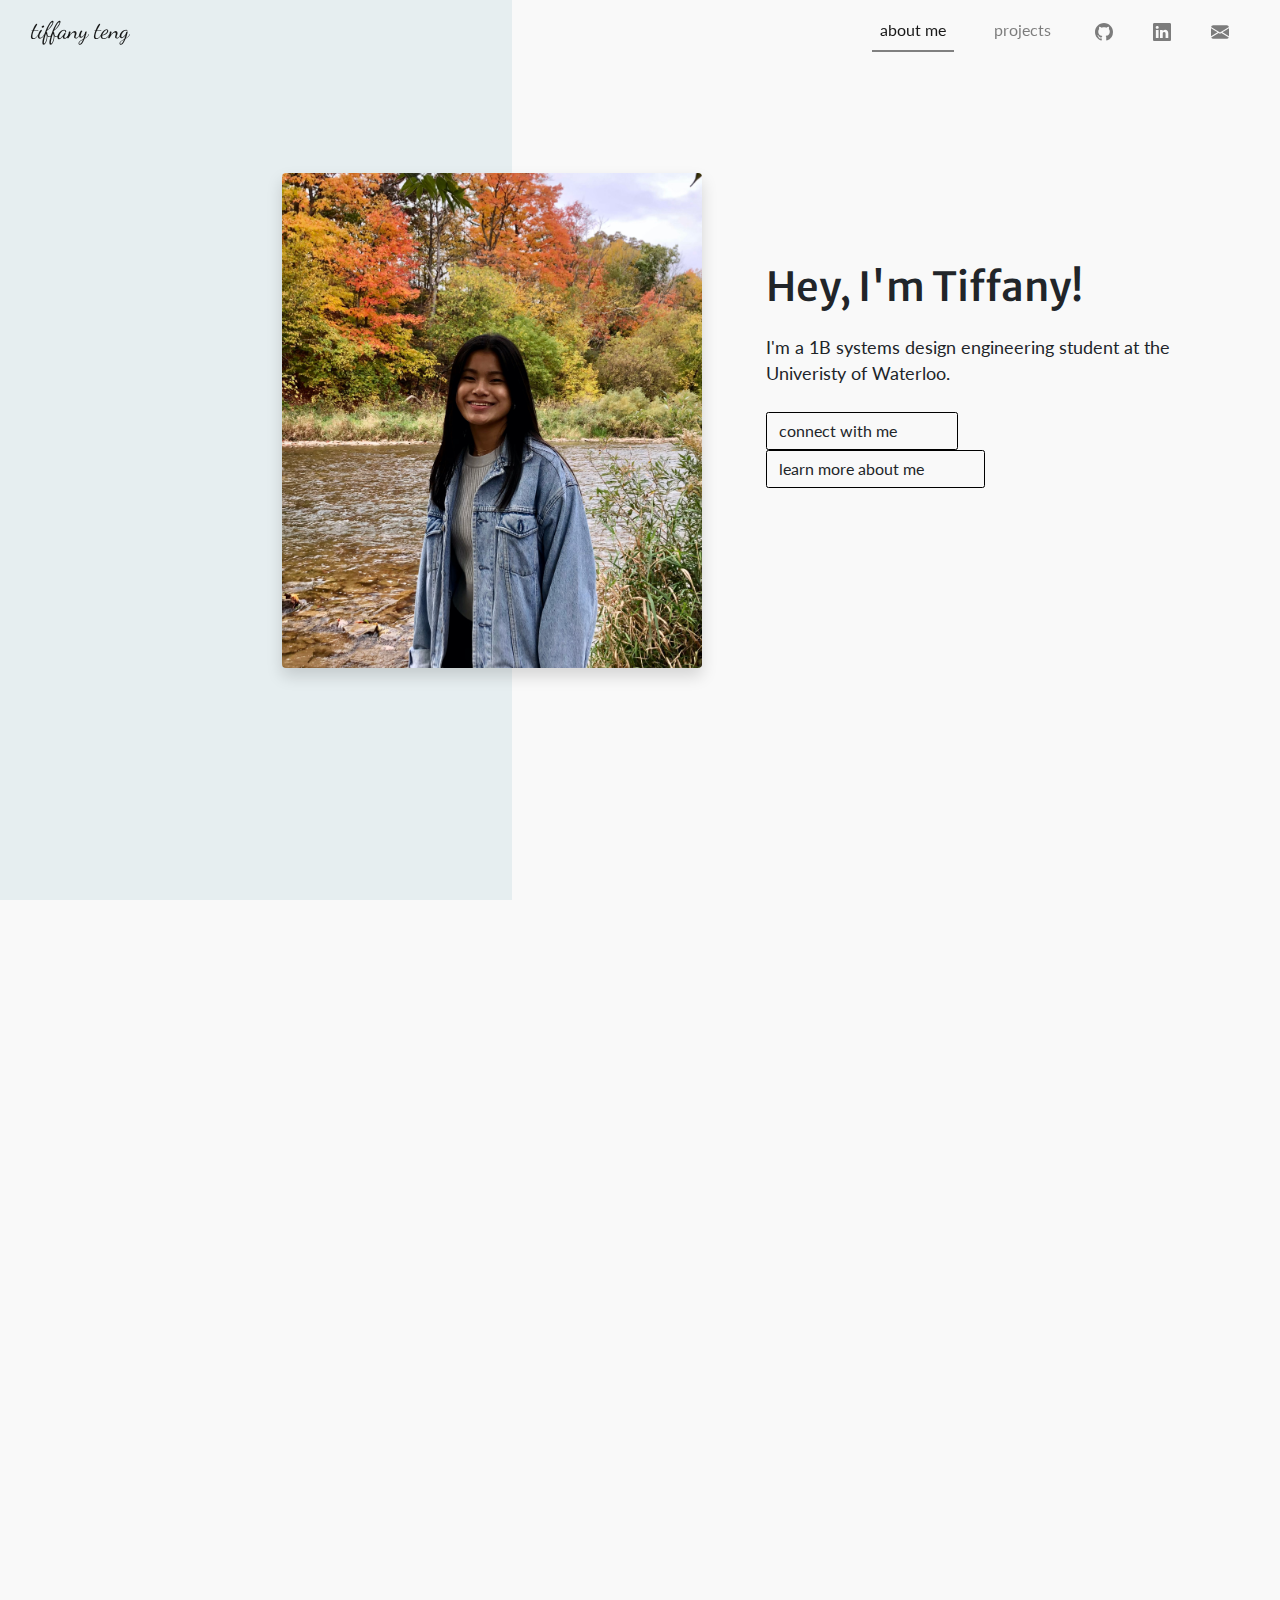
==== commit b1ebd77a: "refactored" ====
--- a/index.html
+++ b/index.html
@@ -28,9 +28,6 @@
             <li class="nav-item">
               <a class="nav-link" href="projects/blaze.html">projects</a>
             </li>
-            <li class="nav-item">
-              <a class="nav-link" href="#">resume</a>
-            </li>
             <li class="nav-item social-icon">
               <a class="nav-link" href="https://github.com/tiffanyteng1"><svg xmlns="http://www.w3.org/2000/svg" width="18" height="18" fill="currentColor" class="bi bi-github" viewBox="0 0 16 16">
                   <path d="M8 0C3.58 0 0 3.58 0 8c0 3.54 2.29 6.53 5.47 7.59.4.07.55-.17.55-.38 0-.19-.01-.82-.01-1.49-2.01.37-2.53-.49-2.69-.94-.09-.23-.48-.94-.82-1.13-.28-.15-.68-.52-.01-.53.63-.01 1.08.58 1.23.82.72 1.21 1.87.87 2.33.66.07-.52.28-.87.51-1.07-1.78-.2-3.64-.89-3.64-3.95 0-.87.31-1.59.82-2.15-.08-.2-.36-1.02.08-2.12 0 0 .67-.21 2.2.82.64-.18 1.32-.27 2-.27.68 0 1.36.09 2 .27 1.53-1.04 2.2-.82 2.2-.82.44 1.1.16 1.92.08 2.12.51.56.82 1.27.82 2.15 0 3.07-1.87 3.75-3.65 3.95.29.25.54.73.54 1.48 0 1.07-.01 1.93-.01 2.2 0 .21.15.46.55.38A8.012 8.012 0 0 0 16 8c0-4.42-3.58-8-8-8z"/>
@@ -58,19 +55,18 @@
   <body>
     <div class="main-background position-relative">  
       <div class="bg-colour front-rec position-absolute"></div>
-      <div class="description-container d-flex position-absolute">
+      <div class="description-container d-flex position-absolute ">
         <img class="img-fluid shadow rounded"  src="photos/about_me.jpg">
         <div class="des-connect">
           <h1>Hey, I'm Tiffany!</h1>
           <p> I'm a 1B systems design engineering student at the Univeristy of Waterloo. </p>
         
           <a class="btn btn-outline" target="_blank" href="www.linkedin.com/in/tiffany--teng">connect with me   </a>
-          <a class="btn btn-outline"  href="#aboutme">more about me   </a>
+          <a class="btn btn-outline"  href="#aboutme">learn more about me   </a>
         </div>
       </div>
    </div>
    <div id="projects" class="projects-gallery">
-    <h1>projects</h1>
     <div class="container">
       <div class="row">
         <div class="col-sm">
@@ -93,28 +89,34 @@
     <div  id="aboutme" class="gallery position-absolute text-end ">
       <h1>about me</h1>
       <p class="about-me-description">Some of my favourite things to do are travelling, snowboarding, taking pictures and hanging with my friends. Here are a couple places I visited and feel free to checkout more about my Ecuador Service Trip! </p>
-      <div class="d-flex">
-        <figure class="ecuador-section">
-          <img class="img-fluid gallery-pic rounded shadow" src="photos/banos.jpg" alt="ecuador trip">
-          <figcaption><i>Banos, Ecuador</i></figcaption>
-          <figcaption><i>mar, 2019</i></figcaption>
-         <a href="ecuador-gallery.html">learn more</a>
-       </figure>
-     </div>
-     <div class="pei d-flex justify-content-end">
-      <figure class="pei-section">
-        <img class="img-fluid gallery-pic rounded shadow" src="photos/IMG_5889.jpg" alt="p.e.i. trip">
-        <figcaption><i>East Point, P.E.I.</i></figcaption>
-        <figcaption><i>aug, 2019</i></figcaption>
-     </figure>
-   </div>
-     <div class="snowboarding d-flex ">
-      <figure class="snowboarding-section">
-        <img class="img-fluid gallery-pic rounded shadow" src="photos/snowboarding.JPG" alt="snowboarding">
-        <figcaption ><i>Georgian Peaks, Ontario</i></figcaption>
-        <figcaption ><i>feb, 2019</i></figcaption>
-     </figure>
-   </div>
+      <div id="gallery" >
+        <div class="container">
+          <div class="row">
+            <div class="col-sm">
+              <figure class="">
+                <img class="img-fluid gallery-pic rounded shadow" src="photos/banos.jpg" alt="ecuador trip">
+                <figcaption><i>Banos, Ecuador</i></figcaption>
+                <figcaption><i>mar, 2019</i></figcaption>
+                <a href="ecuador-gallery.html">learn more</a>
+             </figure>
+            </div>
+            <div class="col-sm">
+              <figure class="">
+                <img class="img-fluid gallery-pic rounded shadow" src="photos/IMG_5889.jpg" alt="p.e.i. trip">
+                <figcaption><i>East Point, P.E.I.</i></figcaption>
+                <figcaption><i>aug, 2019</i></figcaption>
+             </figure>
+            </div>
+            <div class="col-sm">
+              <figure class="">
+              <img class="img-fluid gallery-pic rounded shadow" src="photos/snowboarding.JPG" alt="snowboarding">
+              <figcaption ><i>Georgian Peaks, Ontario</i></figcaption>
+              <figcaption ><i>feb, 2019</i></figcaption>
+              </figure>
+            </div>
+          </div>
+        </div>
+      
   </div>
 </div>
      
--- a/styles.css
+++ b/styles.css
@@ -1,8 +1,10 @@
 @import url('https://fonts.googleapis.com/css2?family=Dancing+Script&display=swap');
+@import url('https://fonts.googleapis.com/css2?family=Lato&family=Montserrat&display=swap');
+@import url('https://fonts.googleapis.com/css2?family=Lato&family=Merriweather+Sans:ital,wght@0,400;1,300&family=Montserrat&family=Open+Sans&display=swap');
 
 html, body, head{
     font-size: 16px;
-    font-family: 'Times New Roman', Times, serif;/*why can't i just put this here*/
+    font-family: 'Lato', sans-serif;
     width: 100%;
     height: 100%;
     overflow-x:hidden ;
@@ -18,16 +20,11 @@
 
 /*navigation bar */
 
-
-#heading{
-    font-size: 3.5rem;
-    display: block;
-    text-align: center;
-    padding-top: 8.5rem;
-    padding-bottom: 3.5rem;
+.navbar-brand {
     font-family: 'Dancing Script', cursive;
-    /* need to import a font*/
-}
+    font-size: 1.5rem;
+}
+
 .active{
     border-bottom: 2px solid grey;
     color: grey;
@@ -43,9 +40,7 @@
     padding-left: 0.75rem;
     padding-right: 0.75rem;
 }
-.socials{
-    margin: 1rem 0;
-}
+
 .bg-colour{
     background: #E6EEF0 ;
 }
@@ -64,7 +59,6 @@
     text-align: center;
     height: inherit;
     width: 100%;
-    
   
 }
 .front-rec {
@@ -75,16 +69,26 @@
     width: 35vw;
 }
 .description-container{
-  
+    justify-content: center;
+    flex-direction: column;
     margin: 5vh 0 8vh 5vw;
-    padding: 14vh 7vw;
-    justify-content: center;
+    
 }
 .description-container img{
-   
     margin-left: 10vw;
     max-width: 70vw;
-    max-height: 55vh;
+    max-height: 50vh;
+}
+@media only screen and (min-width: 576px){
+.description-container{
+    padding: 10% 7%;
+    flex-direction: row;
+    margin: 5vh 0 8vh 5vw;
+}
+.description-container img{
+    margin-left: 10vw;
+     max-height: 55vh;
+}
 }
 .des-connect{
     margin: 10vh 4vw;
@@ -94,6 +98,7 @@
 .des-connect h1{
     margin-left: 0.75rem;
     margin-bottom: 1.5rem;
+    font-family: 'Merriweather Sans', sans-serif;
 }
 .des-connect p{
     font-size: 1.1rem; 
@@ -152,7 +157,7 @@
     padding: 4rem 0 2rem 0;
     margin-top: 2rem;
     font-size: 3rem;
-    transform: translateX(60vw);
+    transform: translateX(55vw);
     transition-duration: 2s;
 }
 .gallery{
@@ -183,19 +188,6 @@
     transform: translateX(45vw);
     
 }
-.ecuador-section {
-    transform: translateY(15vh);
-}
-.pei figure {
-    float: right;
-    transform: translate(-9vw, -20vh);
-    height: 60vh;
-}
-
-.snowboarding figure{
-  transform: translate(10vw, -40vh);
-    
-}
 
 /*ecuador-gallery*/
 .ecuador{
